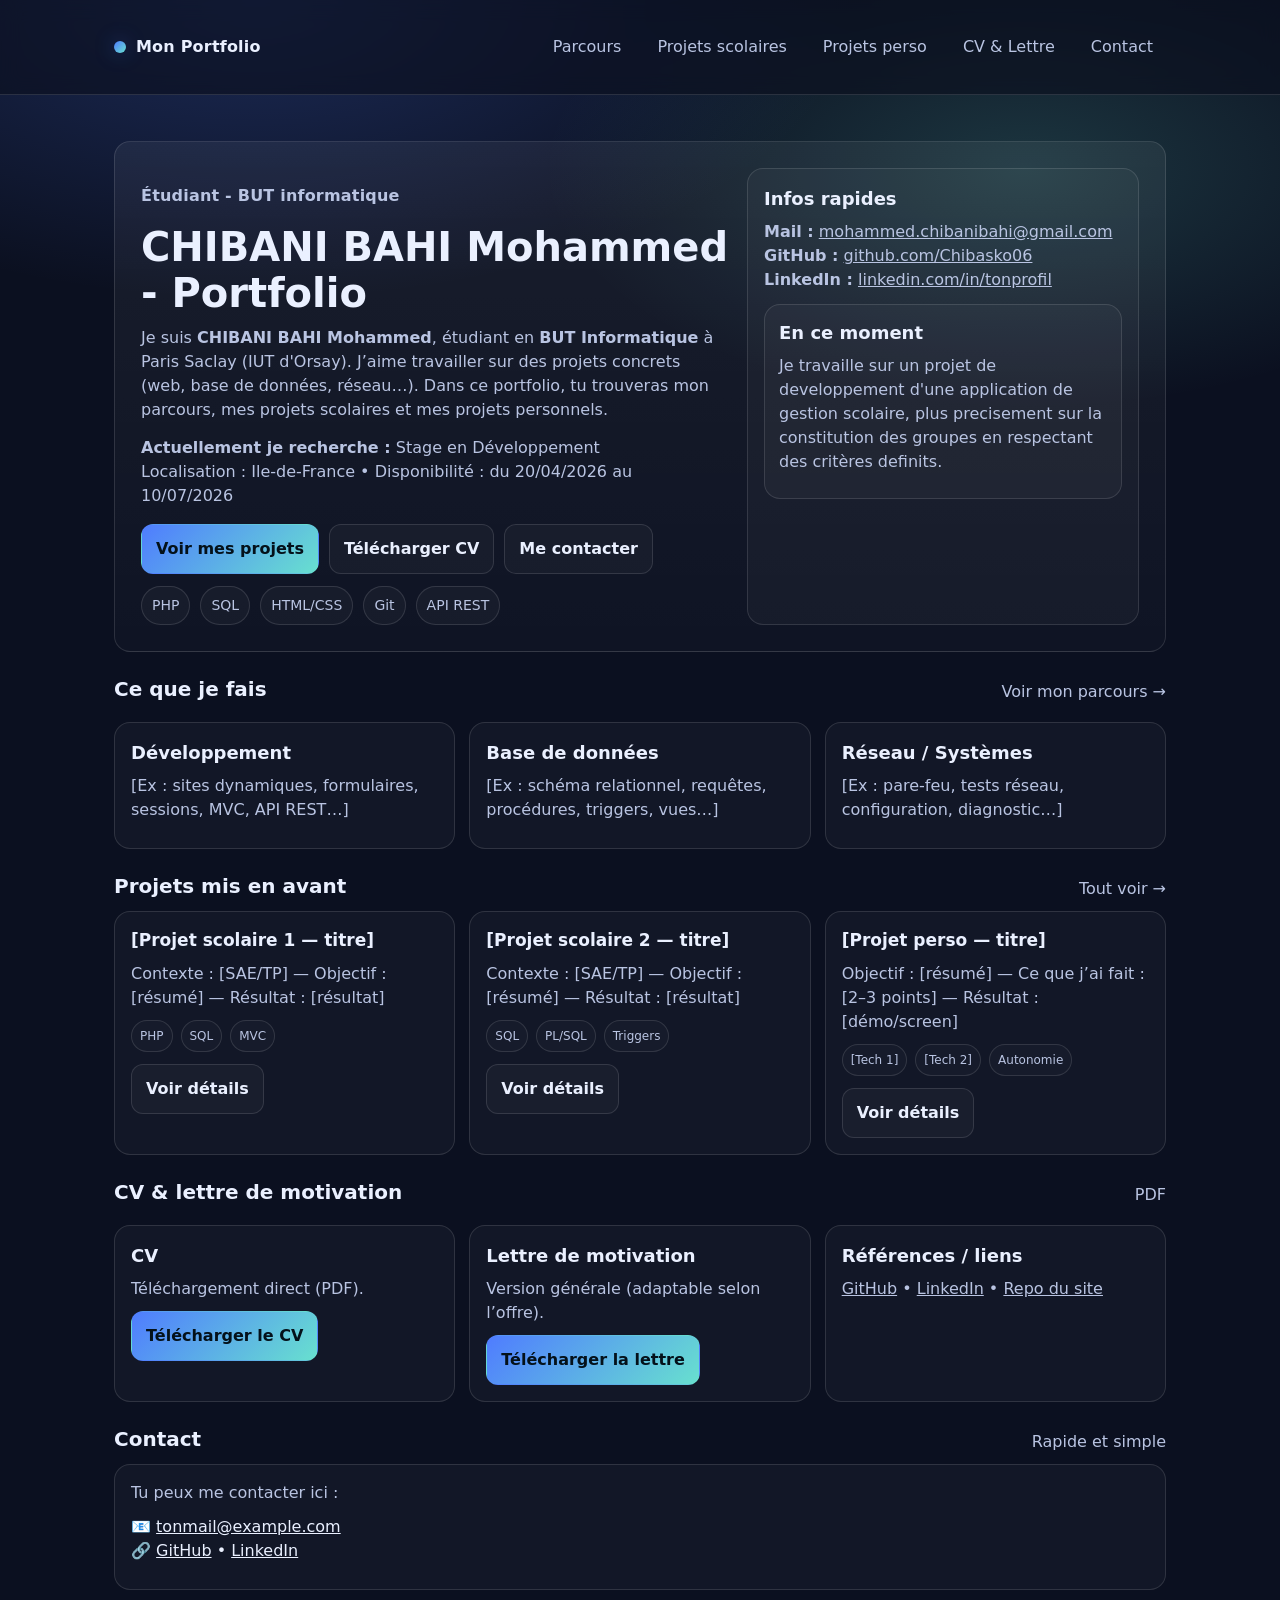
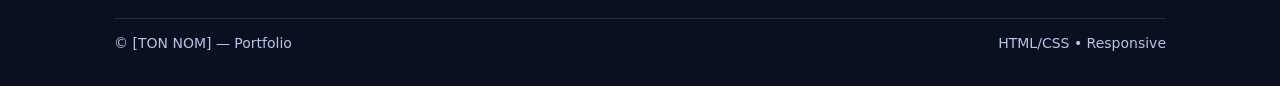
==== accueil.html @ 8dc66956 "construction squelette du site avec style" ====
<!doctype html>
<html lang="fr">
<head>
  <meta charset="utf-8" />
  <meta name="viewport" content="width=device-width,initial-scale=1" />
  <title>Portfolio - Accueil</title>
  <meta name="description" content="Portfolio étudiant : profil, parcours, projets scolaires et personnels, CV & lettre." />

  <link rel="stylesheet" href="styles/index.css" />
</head>

<body>
  <!-- NAV -->
  <header class="topbar">
    <div class="wrap nav">
      <a class="brand" href="./accueil.html" aria-label="Retour à l'accueil">
        <span class="dot" aria-hidden="true"></span>
        <span>Mon Portfolio</span>
      </a>

      <nav class="navlinks" aria-label="Navigation principale">
        <a href="parcours.html">Parcours</a>
        <a href="projets-scolaires.html">Projets scolaires</a>
        <a href="projets-perso.html">Projets perso</a>
        <a href="#cv">CV & Lettre</a>
        <a href="#contact">Contact</a>
      </nav>
    </div>
  </header>

  <main class="wrap">
    <!-- HERO -->
    <section class="hero" aria-labelledby="titre">
      <div>
        <p class="kicker">Étudiant - <span class="muted">BUT informatique</span></p>
        <h1 id="titre">CHIBANI BAHI Mohammed - Portfolio</h1>

        <p class="lead">
          Je suis <strong>CHIBANI BAHI Mohammed</strong>, étudiant en <strong>BUT Informatique</strong> à Paris Saclay (IUT d'Orsay).
          J’aime travailler sur des projets concrets (web, base de données, réseau…).
          Dans ce portfolio, tu trouveras mon parcours, mes projets scolaires et mes projets personnels.
        </p>

        <p class="lead">
          <strong>Actuellement je recherche :</strong> <span class="muted">Stage en Développement</span><br />
          <span class="muted">Localisation : Ile-de-France • Disponibilité : du 20/04/2026 au 10/07/2026</span>
        </p>

        <div class="cta" role="group" aria-label="Actions rapides">
          <a class="btn primary" href="projets-scolaires.html">Voir mes projets</a>
          <a class="btn" href="#cv">Télécharger CV</a>
          <a class="btn" href="#contact">Me contacter</a>
        </div>

        <div class="pillrow" aria-label="Compétences clés">
          <span class="pill">PHP</span>
          <span class="pill">SQL</span>
          <span class="pill">HTML/CSS</span>
          <span class="pill">Git</span>
          <span class="pill">API REST</span>
        </div>
      </div>

      <aside class="card" aria-label="Infos rapides">
        <h2>Infos rapides</h2>
        <p class="muted block">
          <strong>Mail :</strong> <a href="mailto:mohammed.chibanibahi@gmail.com">mohammed.chibanibahi@gmail.com</a><br />
          <strong>GitHub :</strong> <a href="https://github.com/Chibasko06" target="_blank" rel="noopener">github.com/Chibasko06</a><br />
          <strong>LinkedIn :</strong> <a href="#" target="_blank" rel="noopener">linkedin.com/in/tonprofil</a>
        </p>

        <div class="card card-inner">
          <h2>En ce moment</h2>
          <p class="muted block">
            Je travaille sur un projet de developpement d'une application de gestion scolaire, plus precisement sur la constitution des groupes en respectant des critères definits.
          </p>
        </div>
      </aside>
    </section>

    <!-- CE QUE JE FAIS -->
    <section class="section" aria-label="Ce que je fais">
      <div class="sectionhead">
        <h2>Ce que je fais</h2>
        <a href="parcours.html">Voir mon parcours →</a>
      </div>

      <div class="grid3">
        <div class="card">
          <h2>Développement</h2>
          <p class="muted block">[Ex : sites dynamiques, formulaires, sessions, MVC, API REST…]</p>
        </div>

        <div class="card">
          <h2>Base de données</h2>
          <p class="muted block">[Ex : schéma relationnel, requêtes, procédures, triggers, vues…]</p>
        </div>

        <div class="card">
          <h2>Réseau / Systèmes</h2>
          <p class="muted block">[Ex : pare-feu, tests réseau, configuration, diagnostic…]</p>
        </div>
      </div>
    </section>

    <!-- PROJETS MIS EN AVANT -->
    <section class="section" aria-label="Projets mis en avant">
      <div class="sectionhead">
        <h2>Projets mis en avant</h2>
        <a href="projets-scolaires.html">Tout voir →</a>
      </div>

      <div class="projects">
        <article class="card proj">
          <h3>[Projet scolaire 1 — titre]</h3>
          <p class="muted block">Contexte : [SAE/TP] — Objectif : [résumé] — Résultat : [résultat]</p>
          <div class="tagrow">
            <span class="tag">PHP</span><span class="tag">SQL</span><span class="tag">MVC</span>
          </div>
          <p class="actions">
            <a class="btn" href="projets-scolaires.html">Voir détails</a>
          </p>
        </article>

        <article class="card proj">
          <h3>[Projet scolaire 2 — titre]</h3>
          <p class="muted block">Contexte : [SAE/TP] — Objectif : [résumé] — Résultat : [résultat]</p>
          <div class="tagrow">
            <span class="tag">SQL</span><span class="tag">PL/SQL</span><span class="tag">Triggers</span>
          </div>
          <p class="actions">
            <a class="btn" href="projets-scolaires.html">Voir détails</a>
          </p>
        </article>

        <article class="card proj">
          <h3>[Projet perso — titre]</h3>
          <p class="muted block">Objectif : [résumé] — Ce que j’ai fait : [2–3 points] — Résultat : [démo/screen]</p>
          <div class="tagrow">
            <span class="tag">[Tech 1]</span><span class="tag">[Tech 2]</span><span class="tag">Autonomie</span>
          </div>
          <p class="actions">
            <a class="btn" href="projets-perso.html">Voir détails</a>
          </p>
        </article>
      </div>
    </section>

    <!-- CV & LETTRE -->
    <section class="section" id="cv" aria-label="CV et lettre de motivation">
      <div class="sectionhead">
        <h2>CV & lettre de motivation</h2>
        <span class="muted">PDF</span>
      </div>

      <div class="grid3">
        <div class="card">
          <h2>CV</h2>
          <p class="muted block">Téléchargement direct (PDF).</p>
          <a class="btn primary" href="assets/docs/CV.pdf" target="_blank" rel="noopener">Télécharger le CV</a>
        </div>

        <div class="card">
          <h2>Lettre de motivation</h2>
          <p class="muted block">Version générale (adaptable selon l’offre).</p>
          <a class="btn primary" href="assets/docs/Lettre_de_motivation.pdf" target="_blank" rel="noopener">Télécharger la lettre</a>
        </div>

        <div class="card">
          <h2>Références / liens</h2>
          <p class="muted block">
            <a href="#" target="_blank" rel="noopener">GitHub</a> •
            <a href="#" target="_blank" rel="noopener">LinkedIn</a> •
            <a href="#" target="_blank" rel="noopener">Repo du site</a>
          </p>
        </div>
      </div>
    </section>

    <!-- CONTACT -->
    <section class="section" id="contact" aria-label="Contact">
      <div class="sectionhead">
        <h2>Contact</h2>
        <span class="muted">Rapide et simple</span>
      </div>

      <div class="card">
        <p class="muted block">Tu peux me contacter ici :</p>
        <p class="block">
          📧 <a href="mailto:tonmail@example.com">tonmail@example.com</a><br />
          🔗 <a href="#" target="_blank" rel="noopener">GitHub</a> • <a href="#" target="_blank" rel="noopener">LinkedIn</a>
        </p>
      </div>
    </section>

    <footer>
      <span>© <span id="year"></span> [TON NOM] — Portfolio</span>
      <span class="muted">HTML/CSS • Responsive</span>
    </footer>
  </main>

  <script src="assets/js/script.js"></script>
</body>
</html>
---- styles/index.css ----
:root{
  --bg:#0b1020;
  --card:#121a33;
  --text:#eaf0ff;
  --muted:#b9c4e2;
  --line: rgba(255,255,255,.12);
  --accent:#4f7cff;
  --accent2:#68e0cf;
  --max: 1100px;
  --radius: 16px;
}

*{ box-sizing:border-box; }
html{ scroll-behavior:smooth; }

body{
  margin:0;
  font-family: system-ui, -apple-system, Segoe UI, Roboto, Arial, sans-serif;
  background:
    radial-gradient(1000px 500px at 20% 0%, rgba(79,124,255,.25), transparent 60%),
    radial-gradient(800px 400px at 80% 10%, rgba(104,224,207,.18), transparent 60%),
    var(--bg);
  color:var(--text);
  line-height:1.5;
}

a{ color:inherit; }

.wrap{
  max-width:var(--max);
  margin:0 auto;
  padding:24px;
}

/* Topbar / Nav */
.topbar{
  position: sticky;
  top:0;
  z-index:10;
  backdrop-filter: blur(10px);
  background: rgba(11,16,32,.65);
  border-bottom: 1px solid var(--line);
}

.nav{
  display:flex;
  align-items:center;
  justify-content:space-between;
  gap:16px;
}

.brand{
  display:flex;
  align-items:center;
  gap:10px;
  text-decoration:none;
  font-weight:800;
  letter-spacing:.2px;
}

.dot{
  width:12px;
  height:12px;
  border-radius:50%;
  background: linear-gradient(135deg, var(--accent), var(--accent2));
  box-shadow: 0 0 20px rgba(79,124,255,.35);
}

.navlinks{
  display:flex;
  flex-wrap:wrap;
  gap:10px;
}

.navlinks a{
  text-decoration:none;
  padding:10px 12px;
  border:1px solid transparent;
  border-radius:999px;
  color:var(--muted);
}

.navlinks a:hover{
  border-color: var(--line);
  color: var(--text);
  background: rgba(255,255,255,.04);
}

/* Hero */
.hero{
  margin-top:22px;
  border:1px solid var(--line);
  background: linear-gradient(180deg, rgba(255,255,255,.06), rgba(255,255,255,.02));
  border-radius: var(--radius);
  padding: 26px;
  display:grid;
  grid-template-columns: 1.2fr .8fr;
  gap:18px;
}

@media (max-width:900px){
  .hero{ grid-template-columns: 1fr; }
}

.kicker{
  color:var(--muted);
  font-weight:600;
  letter-spacing:.2px;
}

h1{
  margin:10px 0 10px;
  font-size: clamp(28px, 3.2vw, 40px);
  line-height:1.15;
}

.lead{
  color:var(--muted);
  max-width:60ch;
  margin:0 0 14px;
}

.pillrow{
  display:flex;
  flex-wrap:wrap;
  gap:10px;
  margin-top:12px;
}

.pill{
  border:1px solid var(--line);
  background: rgba(255,255,255,.03);
  padding:8px 10px;
  border-radius:999px;
  color:var(--muted);
  font-size:14px;
}

.cta{
  display:flex;
  flex-wrap:wrap;
  gap:10px;
  margin-top:16px;
}

/* Components */
.btn{
  display:inline-flex;
  align-items:center;
  justify-content:center;
  gap:10px;
  padding:12px 14px;
  border-radius: 12px;
  border:1px solid var(--line);
  text-decoration:none;
  font-weight:700;
  background: rgba(255,255,255,.03);
}

.btn:hover{ background: rgba(255,255,255,.06); }

.btn.primary{
  border-color: transparent;
  background: linear-gradient(135deg, var(--accent), var(--accent2));
  color:#04111a;
}

.btn.primary:hover{ filter:brightness(1.05); }

.card{
  border:1px solid var(--line);
  background: rgba(255,255,255,.03);
  border-radius: var(--radius);
  padding:16px;
}

.card h2{ margin:0 0 8px; font-size:18px; }

.card-inner{
  padding:14px;
  margin-top:12px;
}

.muted{ color:var(--muted); }

.block{ margin:0 0 10px; }

/* Sections */
.section{ margin-top:22px; }

.sectionhead{
  display:flex;
  align-items:flex-end;
  justify-content:space-between;
  gap:12px;
  margin-bottom:10px;
}

.sectionhead h2{ margin:0; font-size:20px; }

.sectionhead a{
  color:var(--muted);
  text-decoration:none;
}

.sectionhead a:hover{
  color:var(--text);
  text-decoration:underline;
}

/* Grids */
.grid3{
  display:grid;
  grid-template-columns: repeat(3, 1fr);
  gap:14px;
  margin-top:18px;
}

@media (max-width:900px){
  .grid3{ grid-template-columns: 1fr; }
}

.projects{
  display:grid;
  grid-template-columns: repeat(3, 1fr);
  gap:14px;
}

@media (max-width:900px){
  .projects{ grid-template-columns: 1fr; }
}

/* Project cards */
.proj h3{
  margin:0 0 8px;
  font-size:17px;
}

.tagrow{
  display:flex;
  flex-wrap:wrap;
  gap:8px;
  margin-top:10px;
}

.tag{
  font-size:12px;
  color:var(--muted);
  border:1px solid var(--line);
  border-radius:999px;
  padding:6px 8px;
  background: rgba(255,255,255,.02);
}

.actions{ margin:12px 0 0; }

/* Footer */
footer{
  margin:28px 0 8px;
  color:var(--muted);
  border-top:1px solid var(--line);
  padding-top:14px;
  font-size:14px;
  display:flex;
  flex-wrap:wrap;
  gap:10px;
  justify-content:space-between;
}
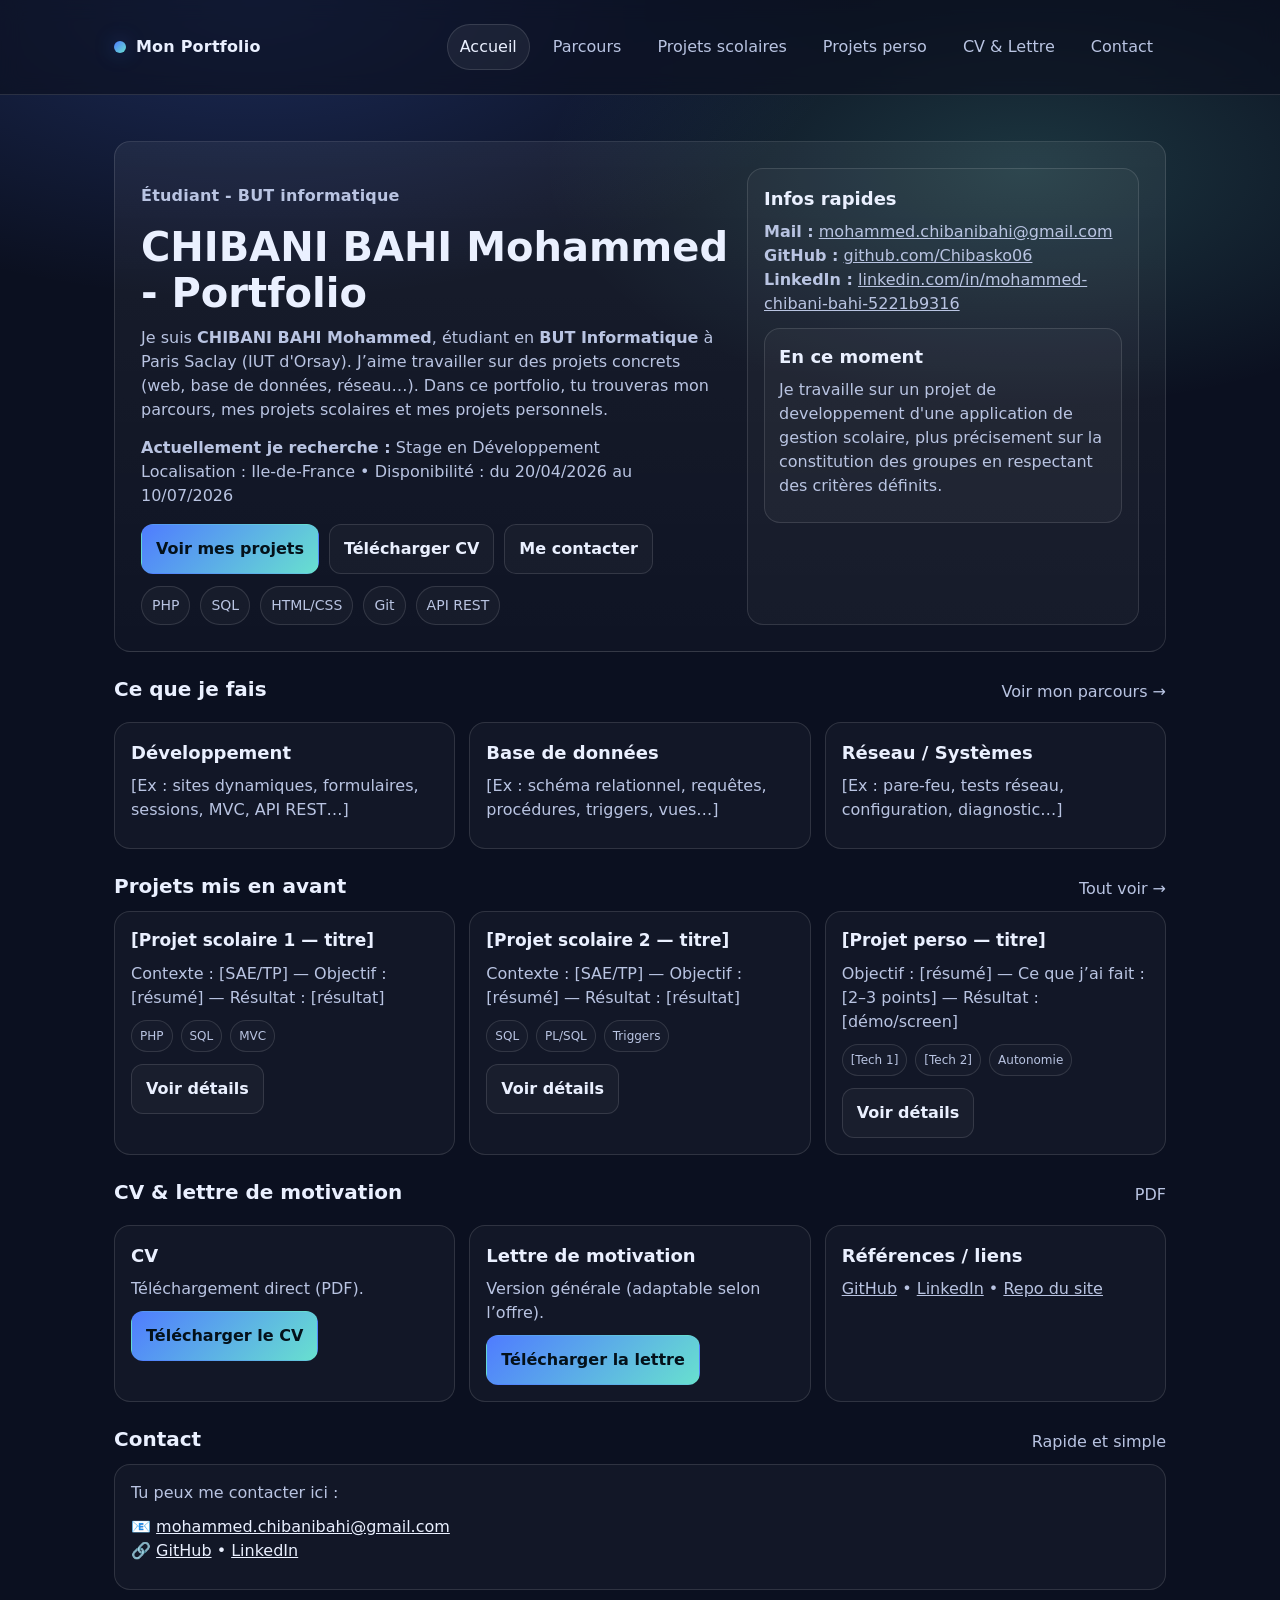
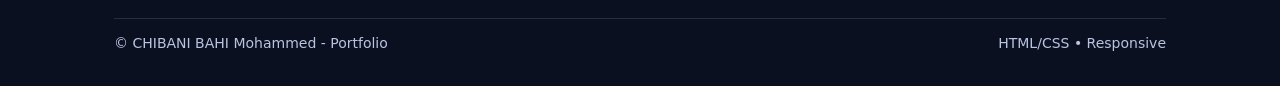
==== commit 0d398500: "debut completion des donnees" ====
--- a/accueil.html
+++ b/accueil.html
@@ -19,11 +19,12 @@
       </a>
 
       <nav class="navlinks" aria-label="Navigation principale">
-        <a href="parcours.html">Parcours</a>
-        <a href="projets-scolaires.html">Projets scolaires</a>
-        <a href="projets-perso.html">Projets perso</a>
-        <a href="#cv">CV & Lettre</a>
-        <a href="#contact">Contact</a>
+        <a href="./accueil.html" aria-current="page">Accueil</a>
+        <a href="./parcours.html">Parcours</a>
+        <a href="./projets-scolaires.html">Projets scolaires</a>
+        <a href="./projets-perso.html">Projets perso</a>
+        <a href="./cv-lettre.html">CV & Lettre</a>
+        <a href="./contact.html">Contact</a>
       </nav>
     </div>
   </header>
@@ -48,8 +49,8 @@
 
         <div class="cta" role="group" aria-label="Actions rapides">
           <a class="btn primary" href="projets-scolaires.html">Voir mes projets</a>
-          <a class="btn" href="#cv">Télécharger CV</a>
-          <a class="btn" href="#contact">Me contacter</a>
+          <a class="btn" href="./assets/CHIBANI-BAHI_Mohammed-Tayeb_CV.pdf">Télécharger CV</a>
+          <a class="btn" href="./contact.html">Me contacter</a>
         </div>
 
         <div class="pillrow" aria-label="Compétences clés">
@@ -66,13 +67,13 @@
         <p class="muted block">
           <strong>Mail :</strong> <a href="mailto:mohammed.chibanibahi@gmail.com">mohammed.chibanibahi@gmail.com</a><br />
           <strong>GitHub :</strong> <a href="https://github.com/Chibasko06" target="_blank" rel="noopener">github.com/Chibasko06</a><br />
-          <strong>LinkedIn :</strong> <a href="#" target="_blank" rel="noopener">linkedin.com/in/tonprofil</a>
+          <strong>LinkedIn :</strong> <a href="https://www.linkedin.com/in/mohammed-chibani-bahi-5221b9316" target="_blank" rel="noopener">linkedin.com/in/mohammed-chibani-bahi-5221b9316</a>
         </p>
 
         <div class="card card-inner">
           <h2>En ce moment</h2>
           <p class="muted block">
-            Je travaille sur un projet de developpement d'une application de gestion scolaire, plus precisement sur la constitution des groupes en respectant des critères definits.
+            Je travaille sur un projet de developpement d'une application de gestion scolaire, plus précisement sur la constitution des groupes en respectant des critères définits.
           </p>
         </div>
       </aside>
@@ -82,7 +83,7 @@
     <section class="section" aria-label="Ce que je fais">
       <div class="sectionhead">
         <h2>Ce que je fais</h2>
-        <a href="parcours.html">Voir mon parcours →</a>
+        <a href="./parcours.html">Voir mon parcours →</a>
       </div>
 
       <div class="grid3">
@@ -107,7 +108,7 @@
     <section class="section" aria-label="Projets mis en avant">
       <div class="sectionhead">
         <h2>Projets mis en avant</h2>
-        <a href="projets-scolaires.html">Tout voir →</a>
+        <a href="./projets-scolaires.html">Tout voir →</a>
       </div>
 
       <div class="projects">
@@ -187,14 +188,14 @@
       <div class="card">
         <p class="muted block">Tu peux me contacter ici :</p>
         <p class="block">
-          📧 <a href="mailto:tonmail@example.com">tonmail@example.com</a><br />
-          🔗 <a href="#" target="_blank" rel="noopener">GitHub</a> • <a href="#" target="_blank" rel="noopener">LinkedIn</a>
+          📧 <a href="mailto:mohammed.chibanibahi@gmail.com">mohammed.chibanibahi@gmail.com</a><br />
+          🔗 <a href="https://github.com/Chibasko06" target="_blank" rel="noopener">GitHub</a> • <a href="https://www.linkedin.com/in/mohammed-chibani-bahi-5221b9316" target="_blank" rel="noopener">LinkedIn</a>
         </p>
       </div>
     </section>
 
     <footer>
-      <span>© <span id="year"></span> [TON NOM] — Portfolio</span>
+      <span>© <span id="year"></span> CHIBANI BAHI Mohammed - Portfolio</span>
       <span class="muted">HTML/CSS • Responsive</span>
     </footer>
   </main>
--- a/styles/index.css
+++ b/styles/index.css
@@ -1,6 +1,5 @@
 :root{
   --bg:#0b1020;
-  --card:#121a33;
   --text:#eaf0ff;
   --muted:#b9c4e2;
   --line: rgba(255,255,255,.12);
@@ -25,12 +24,14 @@
 }
 
 a{ color:inherit; }
-
 .wrap{
   max-width:var(--max);
   margin:0 auto;
   padding:24px;
 }
+
+.muted{ color:var(--muted); }
+.block{ margin:0 0 10px; }
 
 /* Topbar / Nav */
 .topbar{
@@ -86,7 +87,24 @@
   background: rgba(255,255,255,.04);
 }
 
-/* Hero */
+.navlinks a[aria-current="page"]{
+  border-color: var(--line);
+  color: var(--text);
+  background: rgba(255,255,255,.06);
+}
+
+/* Page head */
+.pagehead{
+  margin-top: 18px;
+  border:1px solid var(--line);
+  background: rgba(255,255,255,.03);
+  border-radius: var(--radius);
+  padding: 18px;
+  margin-bottom:20px;
+}
+.pagehead h1{ margin:0 0 6px; font-size: 28px; }
+
+/* Hero (page accueil) */
 .hero{
   margin-top:22px;
   border:1px solid var(--line);
@@ -97,28 +115,15 @@
   grid-template-columns: 1.2fr .8fr;
   gap:18px;
 }
-
-@media (max-width:900px){
-  .hero{ grid-template-columns: 1fr; }
-}
-
-.kicker{
-  color:var(--muted);
-  font-weight:600;
-  letter-spacing:.2px;
-}
-
+@media (max-width:900px){ .hero{ grid-template-columns: 1fr; } }
+
+.kicker{ color:var(--muted); font-weight:600; letter-spacing:.2px; }
 h1{
   margin:10px 0 10px;
   font-size: clamp(28px, 3.2vw, 40px);
   line-height:1.15;
 }
-
-.lead{
-  color:var(--muted);
-  max-width:60ch;
-  margin:0 0 14px;
-}
+.lead{ color:var(--muted); max-width:60ch; margin:0 0 14px; }
 
 .pillrow{
   display:flex;
@@ -126,7 +131,6 @@
   gap:10px;
   margin-top:12px;
 }
-
 .pill{
   border:1px solid var(--line);
   background: rgba(255,255,255,.03);
@@ -135,13 +139,7 @@
   color:var(--muted);
   font-size:14px;
 }
-
-.cta{
-  display:flex;
-  flex-wrap:wrap;
-  gap:10px;
-  margin-top:16px;
-}
+.cta{ display:flex; flex-wrap:wrap; gap:10px; margin-top:16px; }
 
 /* Components */
 .btn{
@@ -156,15 +154,12 @@
   font-weight:700;
   background: rgba(255,255,255,.03);
 }
-
 .btn:hover{ background: rgba(255,255,255,.06); }
-
 .btn.primary{
   border-color: transparent;
   background: linear-gradient(135deg, var(--accent), var(--accent2));
   color:#04111a;
 }
-
 .btn.primary:hover{ filter:brightness(1.05); }
 
 .card{
@@ -173,21 +168,11 @@
   border-radius: var(--radius);
   padding:16px;
 }
-
 .card h2{ margin:0 0 8px; font-size:18px; }
-
-.card-inner{
-  padding:14px;
-  margin-top:12px;
-}
-
-.muted{ color:var(--muted); }
-
-.block{ margin:0 0 10px; }
+.card-inner{ padding:14px; margin-top:12px; }
 
 /* Sections */
 .section{ margin-top:22px; }
-
 .sectionhead{
   display:flex;
   align-items:flex-end;
@@ -195,18 +180,9 @@
   gap:12px;
   margin-bottom:10px;
 }
-
 .sectionhead h2{ margin:0; font-size:20px; }
-
-.sectionhead a{
-  color:var(--muted);
-  text-decoration:none;
-}
-
-.sectionhead a:hover{
-  color:var(--text);
-  text-decoration:underline;
-}
+.sectionhead a{ color:var(--muted); text-decoration:none; }
+.sectionhead a:hover{ color:var(--text); text-decoration:underline; }
 
 /* Grids */
 .grid3{
@@ -215,26 +191,16 @@
   gap:14px;
   margin-top:18px;
 }
-
-@media (max-width:900px){
-  .grid3{ grid-template-columns: 1fr; }
-}
+@media (max-width:900px){ .grid3{ grid-template-columns: 1fr; } }
 
 .projects{
   display:grid;
   grid-template-columns: repeat(3, 1fr);
   gap:14px;
 }
-
-@media (max-width:900px){
-  .projects{ grid-template-columns: 1fr; }
-}
-
-/* Project cards */
-.proj h3{
-  margin:0 0 8px;
-  font-size:17px;
-}
+@media (max-width:900px){ .projects{ grid-template-columns: 1fr; } }
+
+.proj h3{ margin:0 0 8px; font-size:17px; }
 
 .tagrow{
   display:flex;
@@ -242,7 +208,6 @@
   gap:8px;
   margin-top:10px;
 }
-
 .tag{
   font-size:12px;
   color:var(--muted);
@@ -251,8 +216,57 @@
   padding:6px 8px;
   background: rgba(255,255,255,.02);
 }
-
-.actions{ margin:12px 0 0; }
+.actions{ margin:12px 0 0; display:flex; gap:10px; flex-wrap:wrap; }
+
+/* Filters */
+.filters{
+  display:flex;
+  flex-wrap:wrap;
+  align-items:center;
+  gap:10px;
+}
+.chip{
+  cursor:pointer;
+  border:1px solid var(--line);
+  background: rgba(255,255,255,.02);
+  color: var(--muted);
+  padding:8px 10px;
+  border-radius:999px;
+  font-weight:700;
+}
+.chip:hover{ color: var(--text); background: rgba(255,255,255,.05); }
+.chip.is-active{
+  color:#04111a;
+  border-color: transparent;
+  background: linear-gradient(135deg, var(--accent), var(--accent2));
+}
+
+/* Timeline */
+.timeline{
+  margin-top: 14px;
+  display:flex;
+  flex-direction:column;
+  gap:14px;
+}
+.titem{
+  display:grid;
+  grid-template-columns: 140px 1fr;
+  gap:14px;
+  align-items:start;
+  padding-top: 6px;
+}
+@media (max-width:700px){
+  .titem{ grid-template-columns: 1fr; }
+}
+.tbadge{
+  font-weight:800;
+  color:#04111a;
+  background: linear-gradient(135deg, var(--accent), var(--accent2));
+  border-radius: 999px;
+  padding:10px 12px;
+  width: fit-content;
+}
+.tcontent h3{ margin:0 0 6px; font-size:18px; }
 
 /* Footer */
 footer{
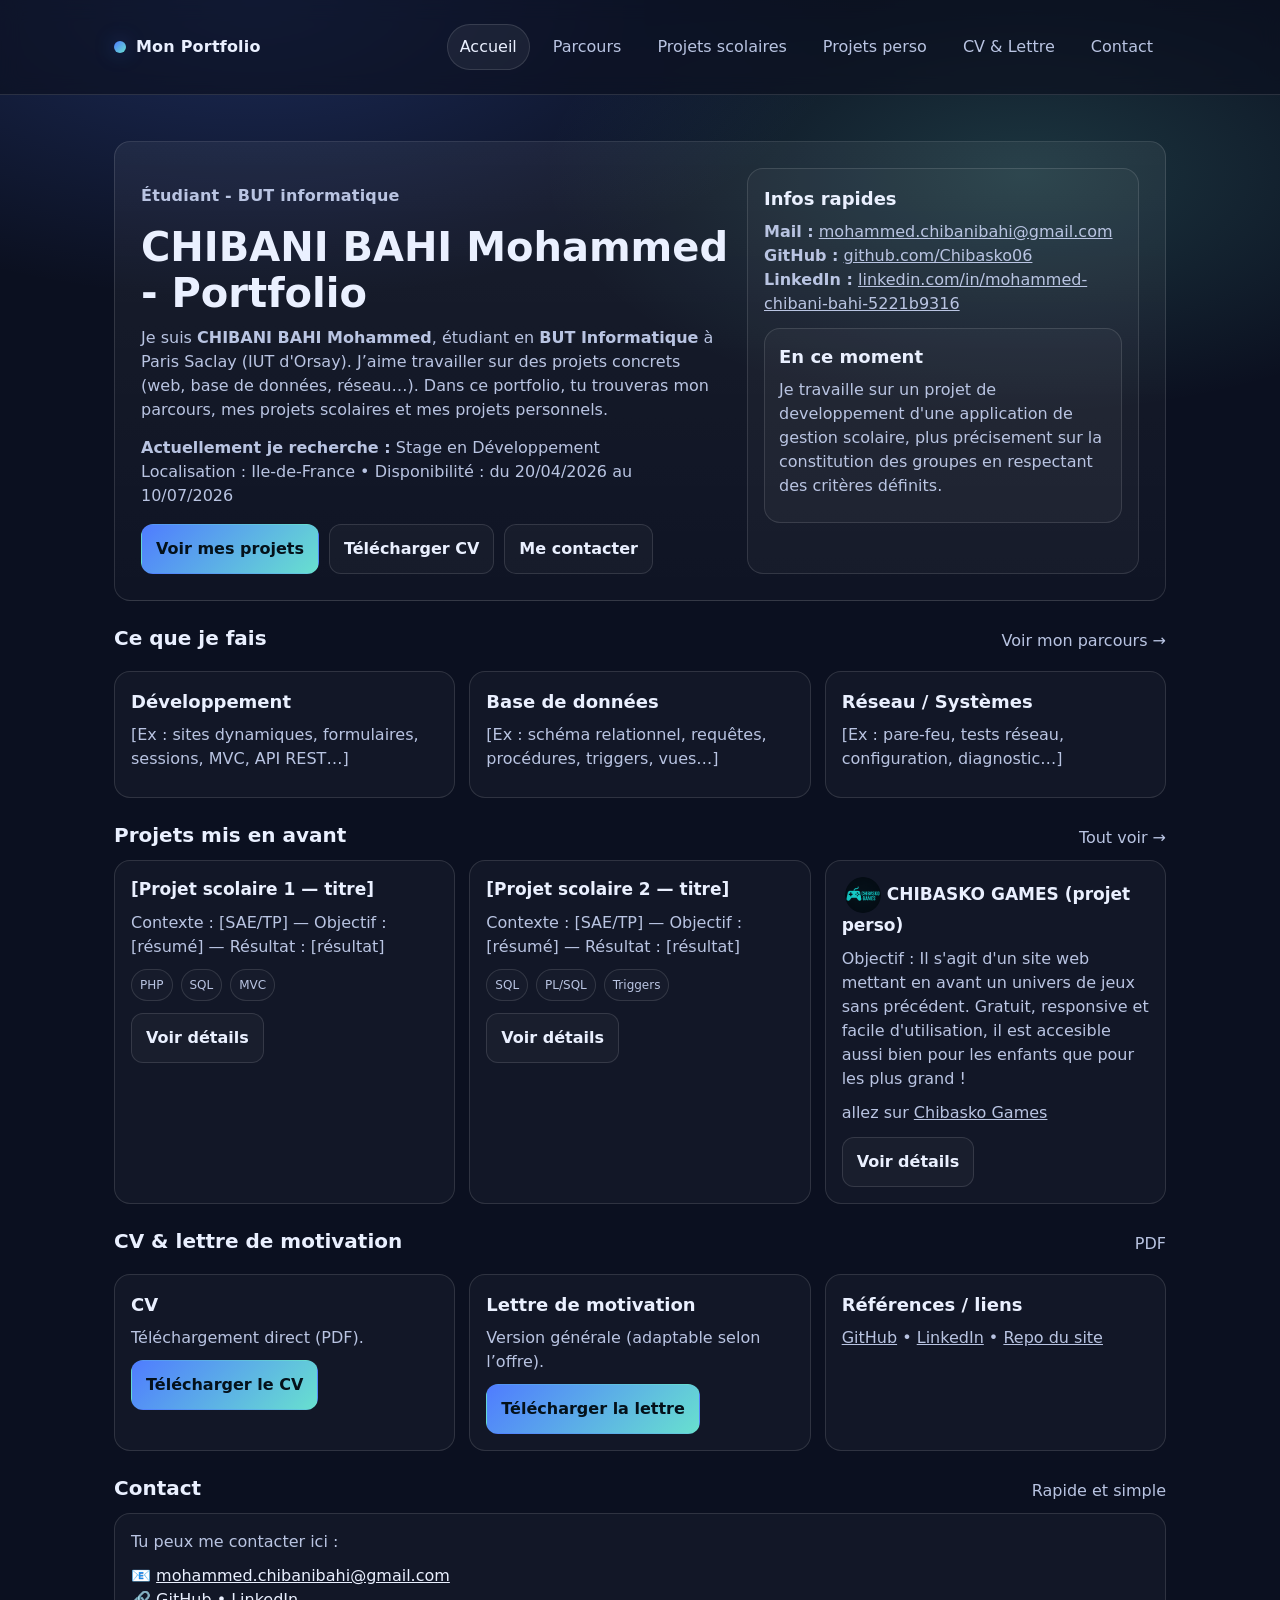
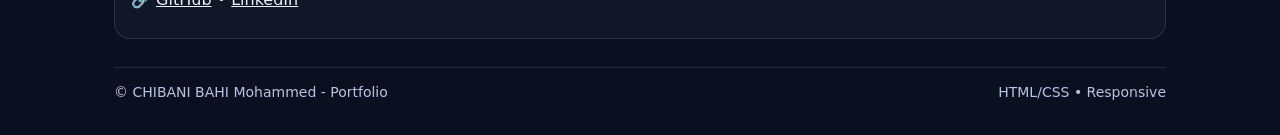
==== commit 7ec963f7: "ajt proj chibasko games sur page accueil" ====
--- a/accueil.html
+++ b/accueil.html
@@ -49,17 +49,10 @@
 
         <div class="cta" role="group" aria-label="Actions rapides">
           <a class="btn primary" href="projets-scolaires.html">Voir mes projets</a>
-          <a class="btn" href="./assets/CHIBANI-BAHI_Mohammed-Tayeb_CV.pdf">Télécharger CV</a>
+          <a class="btn" href="./cv-lettre.html">Télécharger CV</a>
           <a class="btn" href="./contact.html">Me contacter</a>
         </div>
 
-        <div class="pillrow" aria-label="Compétences clés">
-          <span class="pill">PHP</span>
-          <span class="pill">SQL</span>
-          <span class="pill">HTML/CSS</span>
-          <span class="pill">Git</span>
-          <span class="pill">API REST</span>
-        </div>
       </div>
 
       <aside class="card" aria-label="Infos rapides">
@@ -135,11 +128,9 @@
         </article>
 
         <article class="card proj">
-          <h3>[Projet perso — titre]</h3>
-          <p class="muted block">Objectif : [résumé] — Ce que j’ai fait : [2–3 points] — Résultat : [démo/screen]</p>
-          <div class="tagrow">
-            <span class="tag">[Tech 1]</span><span class="tag">[Tech 2]</span><span class="tag">Autonomie</span>
-          </div>
+          <h3><a href="https://chibaskogames.fr" target="_blank"><img class="project-logo" src="./images/Logo_ChibaskoGames-rond.png" alt="Logo CHibasko Games"></a> CHIBASKO GAMES (projet perso)</h3>
+          <p class="muted block">Objectif : Il s'agit d'un site web mettant en avant un univers de jeux sans précédent. Gratuit, responsive et facile d'utilisation, il est accesible aussi bien pour les enfants que pour les plus grand !</p>
+          <p class="muted block">allez sur <a href="https://chibaskogames.fr" target="_blank">Chibasko Games</a></p>
           <p class="actions">
             <a class="btn" href="projets-perso.html">Voir détails</a>
           </p>
@@ -158,13 +149,13 @@
         <div class="card">
           <h2>CV</h2>
           <p class="muted block">Téléchargement direct (PDF).</p>
-          <a class="btn primary" href="assets/docs/CV.pdf" target="_blank" rel="noopener">Télécharger le CV</a>
+          <a class="btn primary" href="./assets/CHIBANI-BAHI_Mohammed-Tayeb_CV.pdf" target="_blank" rel="noopener">Télécharger le CV</a>
         </div>
 
         <div class="card">
           <h2>Lettre de motivation</h2>
           <p class="muted block">Version générale (adaptable selon l’offre).</p>
-          <a class="btn primary" href="assets/docs/Lettre_de_motivation.pdf" target="_blank" rel="noopener">Télécharger la lettre</a>
+          <a class="btn primary" href="./assets/CHIBANI-BAHI_Mohammed-Tayeb_Lettre_Motivation.pdf" target="_blank" rel="noopener">Télécharger la lettre</a>
         </div>
 
         <div class="card">
--- a/styles/index.css
+++ b/styles/index.css
@@ -280,3 +280,19 @@
   gap:10px;
   justify-content:space-between;
 }
+
+/* Logo projet (Chibasko Games) */
+.project-logo{
+  width:2.25rem;          /* ≈ 36px */
+  height:auto;            /* respecte le ratio */
+  vertical-align:middle;
+  margin-left:.2rem;
+  border-radius:50%;
+}
+
+/* Ajustement mobile */
+@media (max-width:600px){
+  .project-logo{
+    width:2rem;           /* ≈ 32px */
+  }
+}
